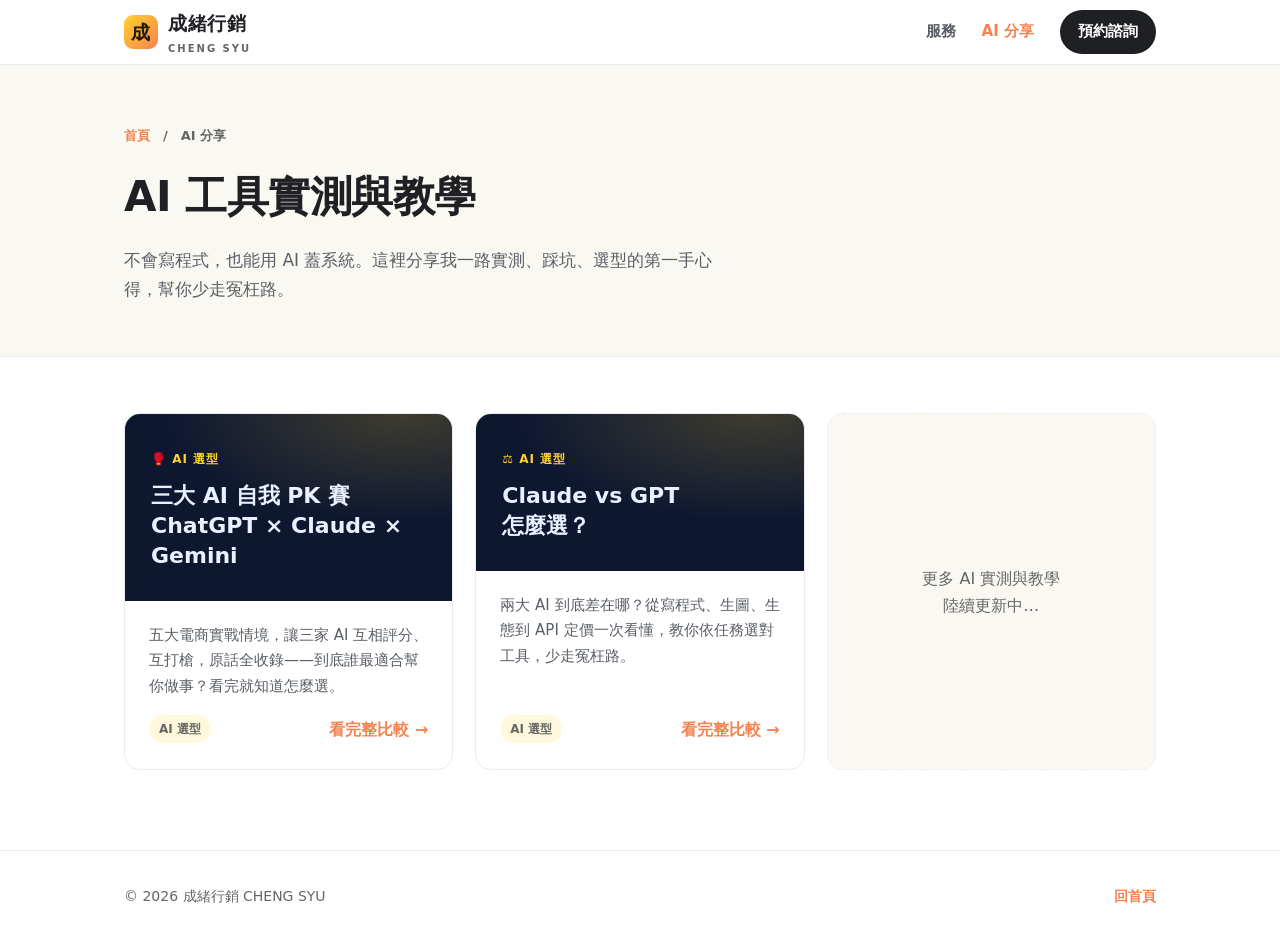
==== ai/index.html @ 83ae3bec "新增 AI 分享文章：Claude vs GPT 選型比較（/ai/claude-vs-gpt/）+ Article/FAQ 結構化資料、加入 /ai 列表、sitemap Co-Authored-B" ====
<!DOCTYPE html>
<html lang="zh-Hant">
<head>
  <meta charset="utf-8">
  <meta name="viewport" content="width=device-width, initial-scale=1">
  <title>AI 分享｜AI 工具實測與教學 - 成緒行銷</title>
  <meta name="description" content="不會寫程式，也能用 AI 蓋系統。成緒行銷電商顧問 Hank 分享 ChatGPT、Claude、Gemini 等 AI 工具的實測、選型與電商自動化教學。">
  <meta name="keywords" content="AI 工具比較,ChatGPT,Claude,Gemini,AI 教學,電商 AI,AI 自動化,AI 選型">
  <meta name="robots" content="index,follow">
  <link rel="canonical" href="https://chengsyu.com/ai/">
  <meta name="theme-color" content="#FFD22D">
  <meta property="og:type" content="website">
  <meta property="og:site_name" content="成緒行銷 CHENG SYU">
  <meta property="og:title" content="AI 分享｜AI 工具實測與教學">
  <meta property="og:description" content="ChatGPT、Claude、Gemini 實測、選型與電商自動化教學。">
  <meta property="og:url" content="https://chengsyu.com/ai/">
  <meta property="og:locale" content="zh_TW">
  <meta property="og:image" content="https://chengsyu.com/assets/img/auto.jpg">
  <meta name="twitter:card" content="summary_large_image">
  <meta name="twitter:image" content="https://chengsyu.com/assets/img/auto.jpg">
  <link rel="icon" href="data:image/svg+xml,<svg xmlns='http://www.w3.org/2000/svg' viewBox='0 0 100 100'><rect width='100' height='100' rx='22' fill='%23FFD22D'/><text x='50' y='72' font-size='62' font-weight='800' text-anchor='middle' fill='%23222' font-family='sans-serif'>成</text></svg>">
  <script type="application/ld+json">
  {
    "@context":"https://schema.org",
    "@type":"CollectionPage",
    "name":"AI 分享｜AI 工具實測與教學",
    "url":"https://chengsyu.com/ai/",
    "inLanguage":"zh-Hant",
    "isPartOf":{"@type":"WebSite","url":"https://chengsyu.com/","name":"成緒行銷 CHENG SYU"},
    "publisher":{"@type":"Organization","name":"成緒行銷","url":"https://chengsyu.com/"},
    "breadcrumb":{
      "@type":"BreadcrumbList",
      "itemListElement":[
        {"@type":"ListItem","position":1,"name":"首頁","item":"https://chengsyu.com/"},
        {"@type":"ListItem","position":2,"name":"AI 分享","item":"https://chengsyu.com/ai/"}
      ]
    }
  }
  </script>
  <style>
    :root{--y:#FFD22D;--o:#F58250;--gray:#666;--ink:#1f2024;--ink2:#5a5f66;--bg:#fff;--soft:#faf8f2;--line:#ececec;
      --grad:linear-gradient(135deg,#FFD22D,#F58250);--r:16px;--maxw:1080px}
    *{box-sizing:border-box;margin:0;padding:0}
    html{scroll-behavior:smooth}
    body{font-family:"Noto Sans TC","PingFang TC","Microsoft JhengHei",-apple-system,"Segoe UI",system-ui,sans-serif;
      color:var(--ink);background:var(--bg);line-height:1.7;font-size:16px;-webkit-font-smoothing:antialiased}
    a{color:inherit;text-decoration:none}
    .wrap{max-width:var(--maxw);margin:0 auto;padding:0 24px}
    header.top{position:sticky;top:0;z-index:30;background:rgba(255,255,255,.9);backdrop-filter:blur(10px);border-bottom:1px solid var(--line)}
    .nav{display:flex;align-items:center;justify-content:space-between;height:64px}
    .brand{display:flex;align-items:center;gap:10px;font-weight:800;font-size:19px;letter-spacing:.5px}
    .brand .mk{width:34px;height:34px;border-radius:9px;background:var(--grad);color:#241a00;display:grid;place-items:center;font-weight:900;font-size:19px}
    .brand small{display:block;font-size:10px;font-weight:600;color:var(--gray);letter-spacing:2px}
    .menu{display:flex;gap:26px;align-items:center;font-size:15px;font-weight:600}
    .menu a{color:var(--ink2)} .menu a:hover{color:var(--ink)}
    .menu .cur{color:var(--o)}
    .menu .cta{background:var(--ink);color:#fff;padding:9px 18px;border-radius:999px}
    .phead{background:var(--soft);padding:60px 0 52px;border-bottom:1px solid var(--line)}
    .crumb{font-size:13px;color:var(--gray);font-weight:600;margin-bottom:14px}
    .crumb a{color:var(--o)}
    .phead h1{font-size:clamp(28px,4.5vw,42px);font-weight:900;letter-spacing:-.5px;text-wrap:balance}
    .phead p{margin-top:14px;color:var(--ink2);font-size:17px;max-width:56ch}
    main{padding:56px 0 80px}
    .list{display:grid;grid-template-columns:repeat(auto-fill,minmax(320px,1fr));gap:22px}
    .post{display:flex;flex-direction:column;border:1px solid var(--line);border-radius:var(--r);overflow:hidden;
      background:#fff;transition:transform .15s,box-shadow .15s,border-color .15s}
    .post:hover{transform:translateY(-4px);box-shadow:0 22px 44px -26px rgba(0,0,0,.22)}
    .post .cover{padding:30px 26px;background:#0e1730;color:#eaf0ff;position:relative;overflow:hidden}
    .post .cover::before{content:"";position:absolute;inset:0;background:radial-gradient(400px 180px at 85% 0,rgba(255,210,45,.2),transparent 60%)}
    .post .cover .tag{position:relative;font-size:12px;font-weight:800;letter-spacing:1px;color:var(--y)}
    .post .cover h2{position:relative;font-size:22px;font-weight:900;line-height:1.35;margin-top:10px}
    .post .body{padding:22px 24px 26px;display:flex;flex-direction:column;flex:1}
    .post .body p{color:var(--ink2);font-size:15px;flex:1}
    .post .meta{margin-top:16px;display:flex;align-items:center;justify-content:space-between}
    .post .go{font-weight:800;color:var(--o)}
    .post .cat{font-size:12px;font-weight:700;color:var(--gray);background:rgba(255,210,45,.16);padding:4px 10px;border-radius:999px}
    .soon{border:1px dashed var(--line);border-radius:var(--r);padding:30px 26px;color:var(--gray);
      display:grid;place-items:center;text-align:center;background:var(--soft);min-height:180px}
    footer{border-top:1px solid var(--line);padding:34px 0;color:var(--gray);font-size:14px}
    .foot{display:flex;justify-content:space-between;flex-wrap:wrap;gap:12px}
    @media(max-width:760px){.menu .m-hide{display:none}}
  </style>
</head>
<body>
  <header class="top">
    <div class="wrap nav">
      <a class="brand" href="/"><span class="mk">成</span><span>成緒行銷<small>CHENG SYU</small></span></a>
      <nav class="menu" aria-label="主選單">
        <a class="m-hide" href="/#services">服務</a>
        <a class="cur" href="/ai/">AI 分享</a>
        <a class="cta" href="/#contact">預約諮詢</a>
      </nav>
    </div>
  </header>

  <div class="phead">
    <div class="wrap">
      <div class="crumb"><a href="/">首頁</a>　/　AI 分享</div>
      <h1>AI 工具實測與教學</h1>
      <p>不會寫程式，也能用 AI 蓋系統。這裡分享我一路實測、踩坑、選型的第一手心得，幫你少走冤枉路。</p>
    </div>
  </div>

  <main>
    <div class="wrap">
      <div class="list">
        <article class="post">
          <a href="/ai/pk/" class="cover">
            <span class="tag">🥊 AI 選型</span>
            <h2>三大 AI 自我 PK 賽<br>ChatGPT × Claude × Gemini</h2>
          </a>
          <div class="body">
            <p>五大電商實戰情境，讓三家 AI 互相評分、互打槍，原話全收錄——到底誰最適合幫你做事？看完就知道怎麼選。</p>
            <div class="meta">
              <span class="cat">AI 選型</span>
              <a class="go" href="/ai/pk/">看完整比較 →</a>
            </div>
          </div>
        </article>

        <article class="post">
          <a href="/ai/claude-vs-gpt/" class="cover">
            <span class="tag">⚖️ AI 選型</span>
            <h2>Claude vs GPT<br>怎麼選？</h2>
          </a>
          <div class="body">
            <p>兩大 AI 到底差在哪？從寫程式、生圖、生態到 API 定價一次看懂，教你依任務選對工具，少走冤枉路。</p>
            <div class="meta">
              <span class="cat">AI 選型</span>
              <a class="go" href="/ai/claude-vs-gpt/">看完整比較 →</a>
            </div>
          </div>
        </article>

        <div class="soon">更多 AI 實測與教學<br>陸續更新中…</div>
      </div>
    </div>
  </main>

  <footer>
    <div class="wrap foot">
      <div>© 2026 成緒行銷 CHENG SYU</div>
      <div><a href="/" style="color:var(--o);font-weight:700">回首頁</a></div>
    </div>
  </footer>
</body>
</html>
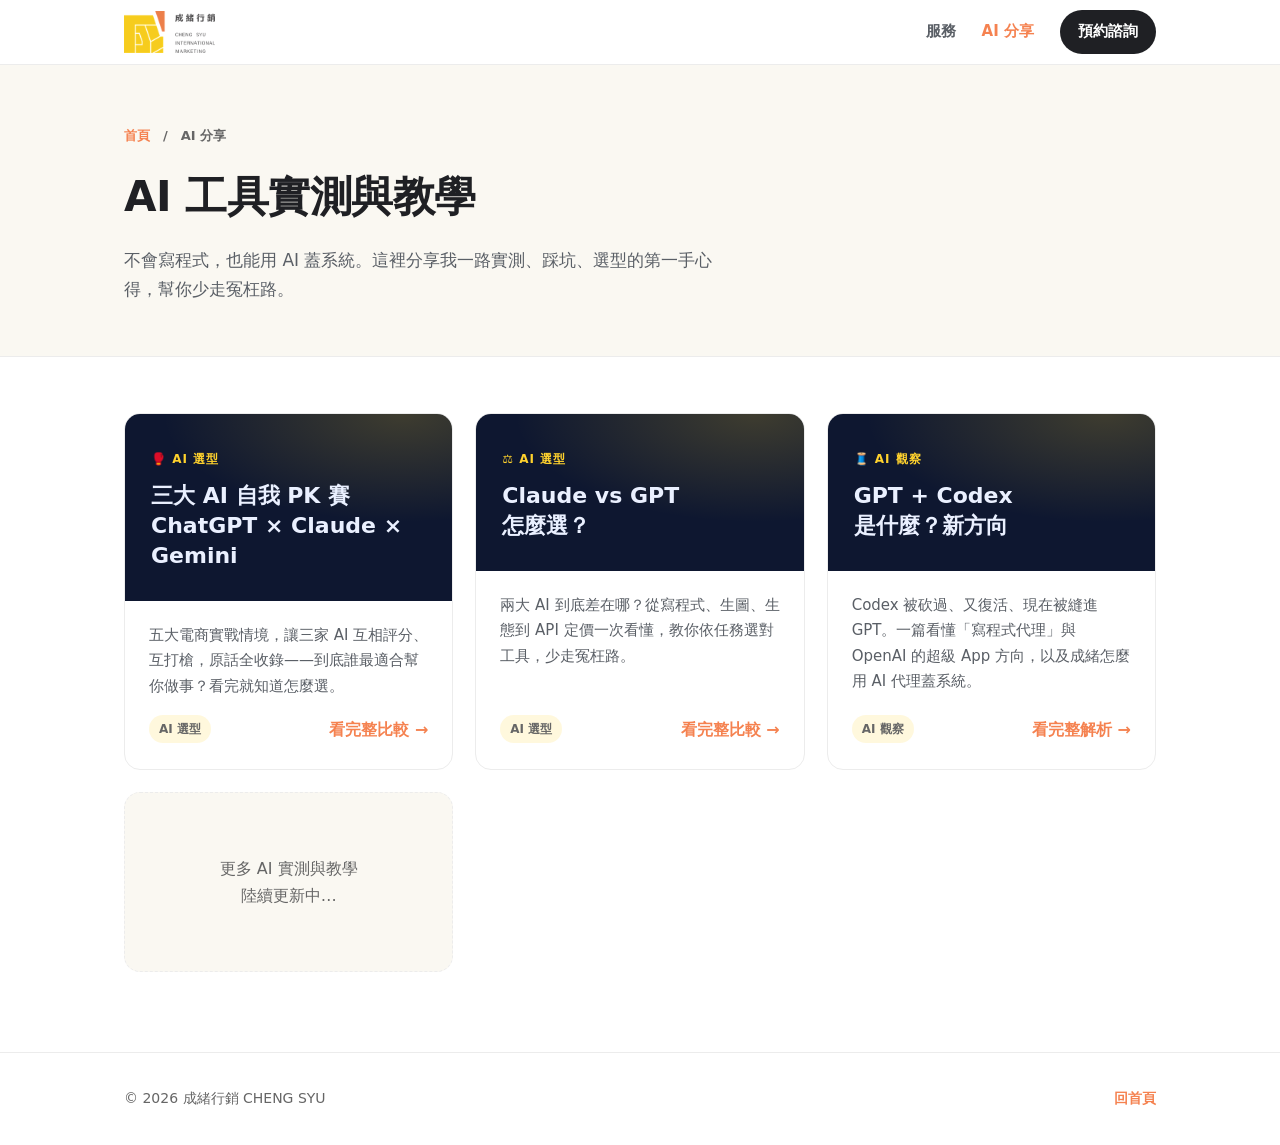
==== commit 4cdddf02: "新增文章 GPT+Codex 新方向（含成緒架構運用段）+ /ai 全子頁 header 換官方商標(CIS 合規) + 加入列表/sitemap Co-Authored-By: Claude Opu" ====
--- a/ai/index.html
+++ b/ai/index.html
@@ -48,9 +48,8 @@
     .wrap{max-width:var(--maxw);margin:0 auto;padding:0 24px}
     header.top{position:sticky;top:0;z-index:30;background:rgba(255,255,255,.9);backdrop-filter:blur(10px);border-bottom:1px solid var(--line)}
     .nav{display:flex;align-items:center;justify-content:space-between;height:64px}
-    .brand{display:flex;align-items:center;gap:10px;font-weight:800;font-size:19px;letter-spacing:.5px}
-    .brand .mk{width:34px;height:34px;border-radius:9px;background:var(--grad);color:#241a00;display:grid;place-items:center;font-weight:900;font-size:19px}
-    .brand small{display:block;font-size:10px;font-weight:600;color:var(--gray);letter-spacing:2px}
+    .brand{display:flex;align-items:center}
+    .brand .brandlogo{height:42px;width:auto;display:block}
     .menu{display:flex;gap:26px;align-items:center;font-size:15px;font-weight:600}
     .menu a{color:var(--ink2)} .menu a:hover{color:var(--ink)}
     .menu .cur{color:var(--o)}
@@ -84,7 +83,7 @@
 <body>
   <header class="top">
     <div class="wrap nav">
-      <a class="brand" href="/"><span class="mk">成</span><span>成緒行銷<small>CHENG SYU</small></span></a>
+      <a class="brand" href="/"><img class="brandlogo" src="/assets/cs-logo.png" alt="成緒行銷 CHENG SYU"></a>
       <nav class="menu" aria-label="主選單">
         <a class="m-hide" href="/#services">服務</a>
         <a class="cur" href="/ai/">AI 分享</a>
@@ -132,6 +131,20 @@
           </div>
         </article>
 
+        <article class="post">
+          <a href="/ai/gpt-codex/" class="cover">
+            <span class="tag">🧵 AI 觀察</span>
+            <h2>GPT + Codex<br>是什麼？新方向</h2>
+          </a>
+          <div class="body">
+            <p>Codex 被砍過、又復活、現在被縫進 GPT。一篇看懂「寫程式代理」與 OpenAI 的超級 App 方向，以及成緒怎麼用 AI 代理蓋系統。</p>
+            <div class="meta">
+              <span class="cat">AI 觀察</span>
+              <a class="go" href="/ai/gpt-codex/">看完整解析 →</a>
+            </div>
+          </div>
+        </article>
+
         <div class="soon">更多 AI 實測與教學<br>陸續更新中…</div>
       </div>
     </div>
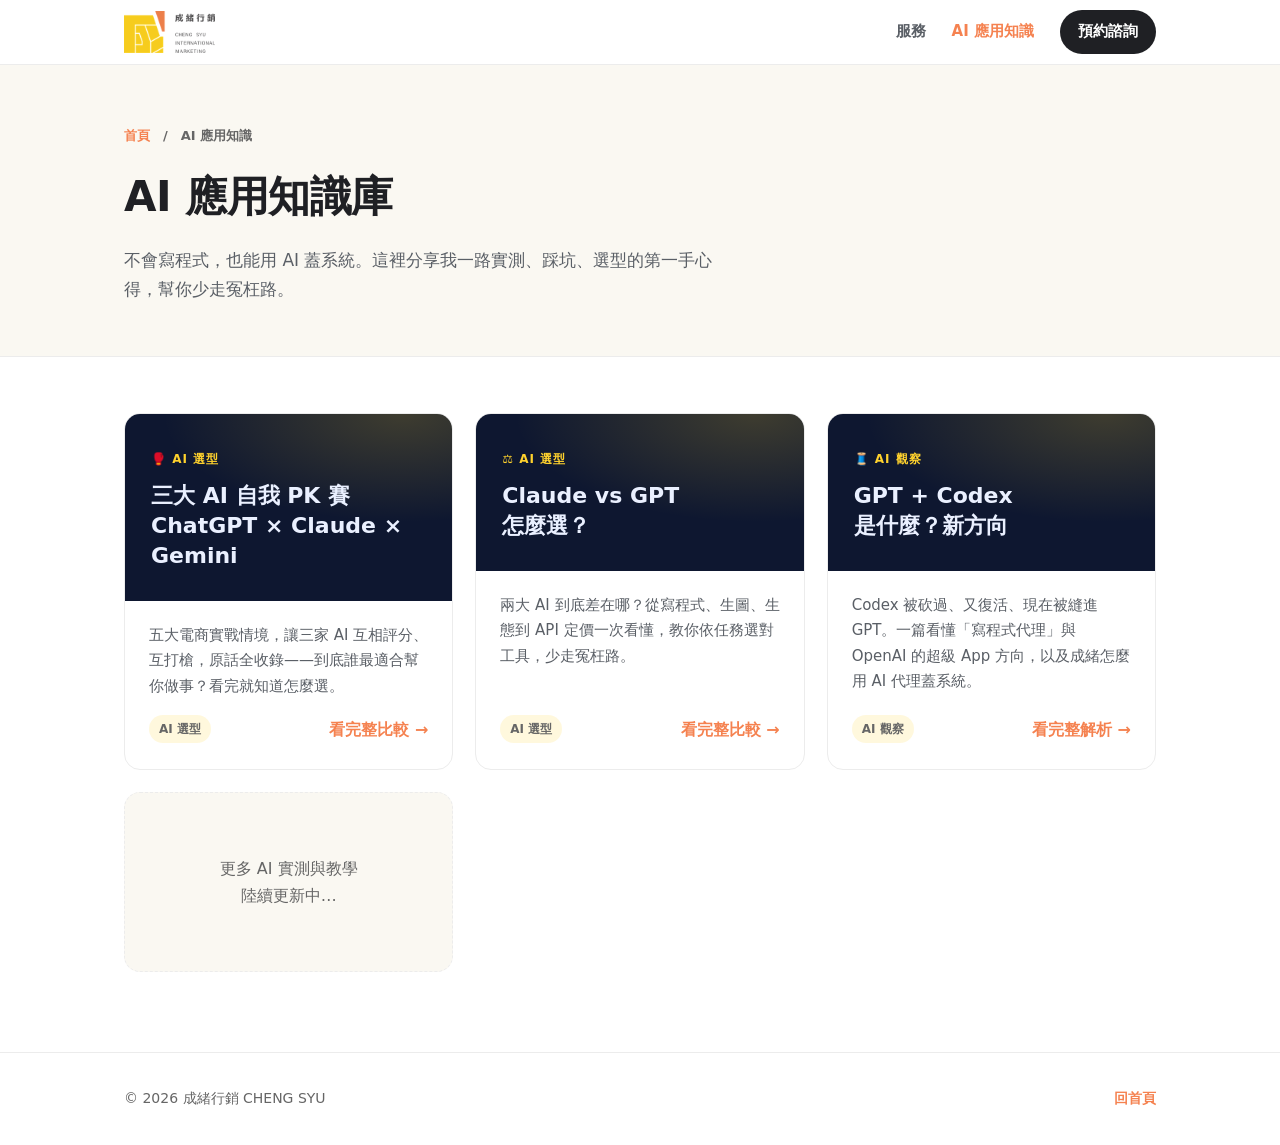
==== commit cfe7b7d5: "AI 分享改名為「AI 應用知識/知識庫」(SEO)、首頁 AI 區加更多文章+看全部、3 篇文章加繽紛 hero 圖(Gemini,非企業色)並換 og:image、PK 補看更多 Co-Autho" ====
--- a/ai/index.html
+++ b/ai/index.html
@@ -3,7 +3,7 @@
 <head>
   <meta charset="utf-8">
   <meta name="viewport" content="width=device-width, initial-scale=1">
-  <title>AI 分享｜AI 工具實測與教學 - 成緒行銷</title>
+  <title>AI 應用知識庫｜AI 工具實測與選型教學 - 成緒行銷</title>
   <meta name="description" content="不會寫程式，也能用 AI 蓋系統。成緒行銷電商顧問 Hank 分享 ChatGPT、Claude、Gemini 等 AI 工具的實測、選型與電商自動化教學。">
   <meta name="keywords" content="AI 工具比較,ChatGPT,Claude,Gemini,AI 教學,電商 AI,AI 自動化,AI 選型">
   <meta name="robots" content="index,follow">
@@ -11,19 +11,19 @@
   <meta name="theme-color" content="#FFD22D">
   <meta property="og:type" content="website">
   <meta property="og:site_name" content="成緒行銷 CHENG SYU">
-  <meta property="og:title" content="AI 分享｜AI 工具實測與教學">
+  <meta property="og:title" content="AI 應用知識庫｜AI 工具實測與選型教學">
   <meta property="og:description" content="ChatGPT、Claude、Gemini 實測、選型與電商自動化教學。">
   <meta property="og:url" content="https://chengsyu.com/ai/">
   <meta property="og:locale" content="zh_TW">
   <meta property="og:image" content="https://chengsyu.com/assets/img/auto.jpg">
   <meta name="twitter:card" content="summary_large_image">
   <meta name="twitter:image" content="https://chengsyu.com/assets/img/auto.jpg">
-  <link rel="icon" href="data:image/svg+xml,<svg xmlns='http://www.w3.org/2000/svg' viewBox='0 0 100 100'><rect width='100' height='100' rx='22' fill='%23FFD22D'/><text x='50' y='72' font-size='62' font-weight='800' text-anchor='middle' fill='%23222' font-family='sans-serif'>成</text></svg>">
+  <link rel="icon" type="image/png" href="/assets/favicon.png">
   <script type="application/ld+json">
   {
     "@context":"https://schema.org",
     "@type":"CollectionPage",
-    "name":"AI 分享｜AI 工具實測與教學",
+    "name":"AI 應用知識庫｜AI 工具實測與選型教學",
     "url":"https://chengsyu.com/ai/",
     "inLanguage":"zh-Hant",
     "isPartOf":{"@type":"WebSite","url":"https://chengsyu.com/","name":"成緒行銷 CHENG SYU"},
@@ -32,7 +32,7 @@
       "@type":"BreadcrumbList",
       "itemListElement":[
         {"@type":"ListItem","position":1,"name":"首頁","item":"https://chengsyu.com/"},
-        {"@type":"ListItem","position":2,"name":"AI 分享","item":"https://chengsyu.com/ai/"}
+        {"@type":"ListItem","position":2,"name":"AI 應用知識","item":"https://chengsyu.com/ai/"}
       ]
     }
   }
@@ -86,7 +86,7 @@
       <a class="brand" href="/"><img class="brandlogo" src="/assets/cs-logo.png" alt="成緒行銷 CHENG SYU"></a>
       <nav class="menu" aria-label="主選單">
         <a class="m-hide" href="/#services">服務</a>
-        <a class="cur" href="/ai/">AI 分享</a>
+        <a class="cur" href="/ai/">AI 應用知識</a>
         <a class="cta" href="/#contact">預約諮詢</a>
       </nav>
     </div>
@@ -94,8 +94,8 @@
 
   <div class="phead">
     <div class="wrap">
-      <div class="crumb"><a href="/">首頁</a>　/　AI 分享</div>
-      <h1>AI 工具實測與教學</h1>
+      <div class="crumb"><a href="/">首頁</a>　/　AI 應用知識</div>
+      <h1>AI 應用知識庫</h1>
       <p>不會寫程式，也能用 AI 蓋系統。這裡分享我一路實測、踩坑、選型的第一手心得，幫你少走冤枉路。</p>
     </div>
   </div>
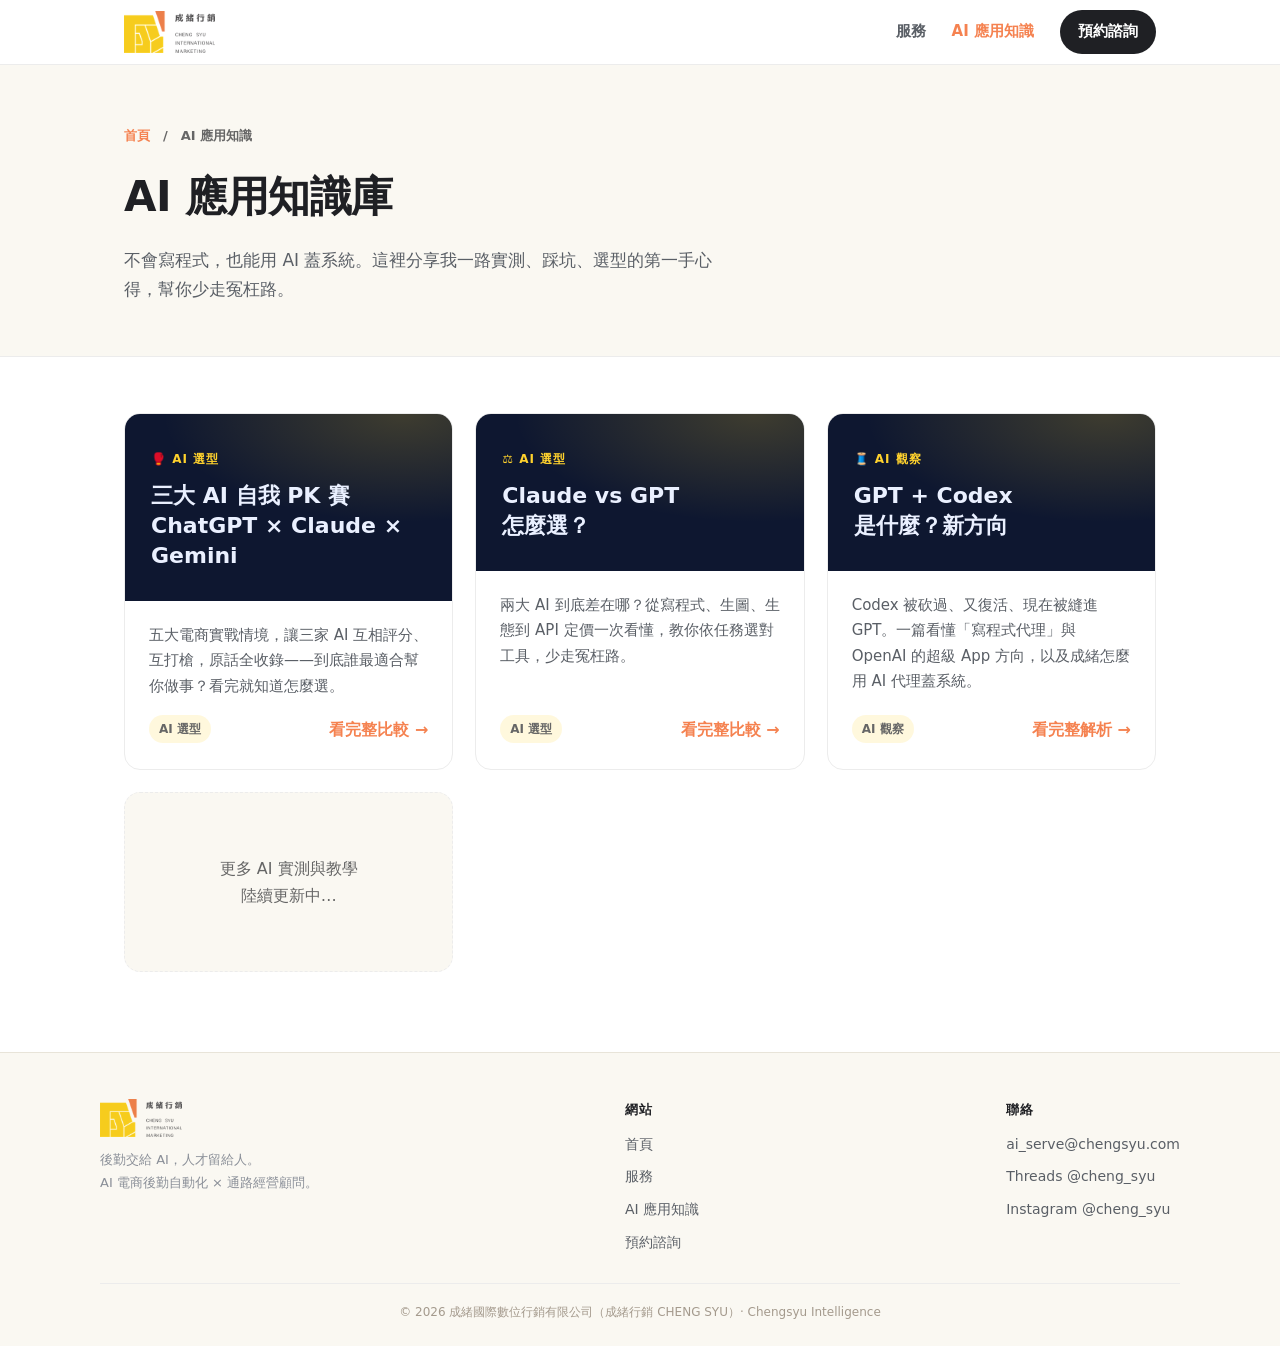
==== commit d4edd00a: "全站統一頁尾(logo+標語+導覽+聯絡+版權)、5頁一致；SEO 加「成緒國際」：頁尾全站可見成緒國際數位行銷有限公司+Organization legalName/alternateName+ke" ====
--- a/ai/index.html
+++ b/ai/index.html
@@ -5,7 +5,7 @@
   <meta name="viewport" content="width=device-width, initial-scale=1">
   <title>AI 應用知識庫｜AI 工具實測與選型教學 - 成緒行銷</title>
   <meta name="description" content="不會寫程式，也能用 AI 蓋系統。成緒行銷電商顧問 Hank 分享 ChatGPT、Claude、Gemini 等 AI 工具的實測、選型與電商自動化教學。">
-  <meta name="keywords" content="AI 工具比較,ChatGPT,Claude,Gemini,AI 教學,電商 AI,AI 自動化,AI 選型">
+  <meta name="keywords" content="AI 工具比較,ChatGPT,Claude,Gemini,AI 教學,電商 AI,AI 自動化,AI 選型,成緒行銷,成緒國際,成緒國際數位行銷">
   <meta name="robots" content="index,follow">
   <link rel="canonical" href="https://chengsyu.com/ai/">
   <meta name="theme-color" content="#FFD22D">
@@ -150,11 +150,40 @@
     </div>
   </main>
 
-  <footer>
-    <div class="wrap foot">
-      <div>© 2026 成緒行銷 CHENG SYU</div>
-      <div><a href="/" style="color:var(--o);font-weight:700">回首頁</a></div>
+  <style>
+.csf{background:#faf8f2;border-top:1px solid #e8e4d9;padding:46px 20px 24px;font-family:"Noto Sans TC","PingFang TC","Microsoft JhengHei",-apple-system,system-ui,sans-serif;color:#5a5f66;line-height:1.7;font-size:14px}
+.csf a{color:#5a5f66;text-decoration:none}
+.csf a:hover{color:#f58250}
+.csf-in{max-width:1080px;margin:0 auto;display:flex;flex-wrap:wrap;gap:26px 56px;justify-content:space-between}
+.csf-brand{max-width:340px}
+.csf-logo{height:38px;width:auto;display:block;margin-bottom:12px}
+.csf-tag{font-size:13px;color:#8a8f98;line-height:1.7}
+.csf-col{display:flex;flex-direction:column;gap:9px}
+.csf-col .h{font-weight:800;color:#1f2024;font-size:12.5px;letter-spacing:1px;margin-bottom:3px}
+.csf-copy{max-width:1080px;margin:28px auto 0;padding-top:18px;border-top:1px solid #ececec;font-size:12px;color:#a49a8d;text-align:center}
+@media(max-width:640px){.csf-in{gap:20px 30px}.csf-brand{max-width:none;flex:1 1 100%}}
+</style>
+<div class="csf" role="contentinfo">
+  <div class="csf-in">
+    <div class="csf-brand">
+      <img class="csf-logo" src="/assets/cs-logo.png" alt="成緒行銷 CHENG SYU">
+      <div class="csf-tag">後勤交給 AI，人才留給人。<br>AI 電商後勤自動化 × 通路經營顧問。</div>
     </div>
-  </footer>
+    <div class="csf-col">
+      <span class="h">網站</span>
+      <a href="/">首頁</a>
+      <a href="/#services">服務</a>
+      <a href="/ai/">AI 應用知識</a>
+      <a href="/#contact">預約諮詢</a>
+    </div>
+    <div class="csf-col">
+      <span class="h">聯絡</span>
+      <a href="mailto:ai_serve@chengsyu.com">ai_serve@chengsyu.com</a>
+      <a href="https://www.threads.com/@cheng_syu" target="_blank" rel="me noopener">Threads @cheng_syu</a>
+      <a href="https://www.instagram.com/cheng_syu" target="_blank" rel="me noopener">Instagram @cheng_syu</a>
+    </div>
+  </div>
+  <div class="csf-copy">© 2026 成緒國際數位行銷有限公司（成緒行銷 CHENG SYU）· Chengsyu Intelligence</div>
+</div>
 </body>
 </html>
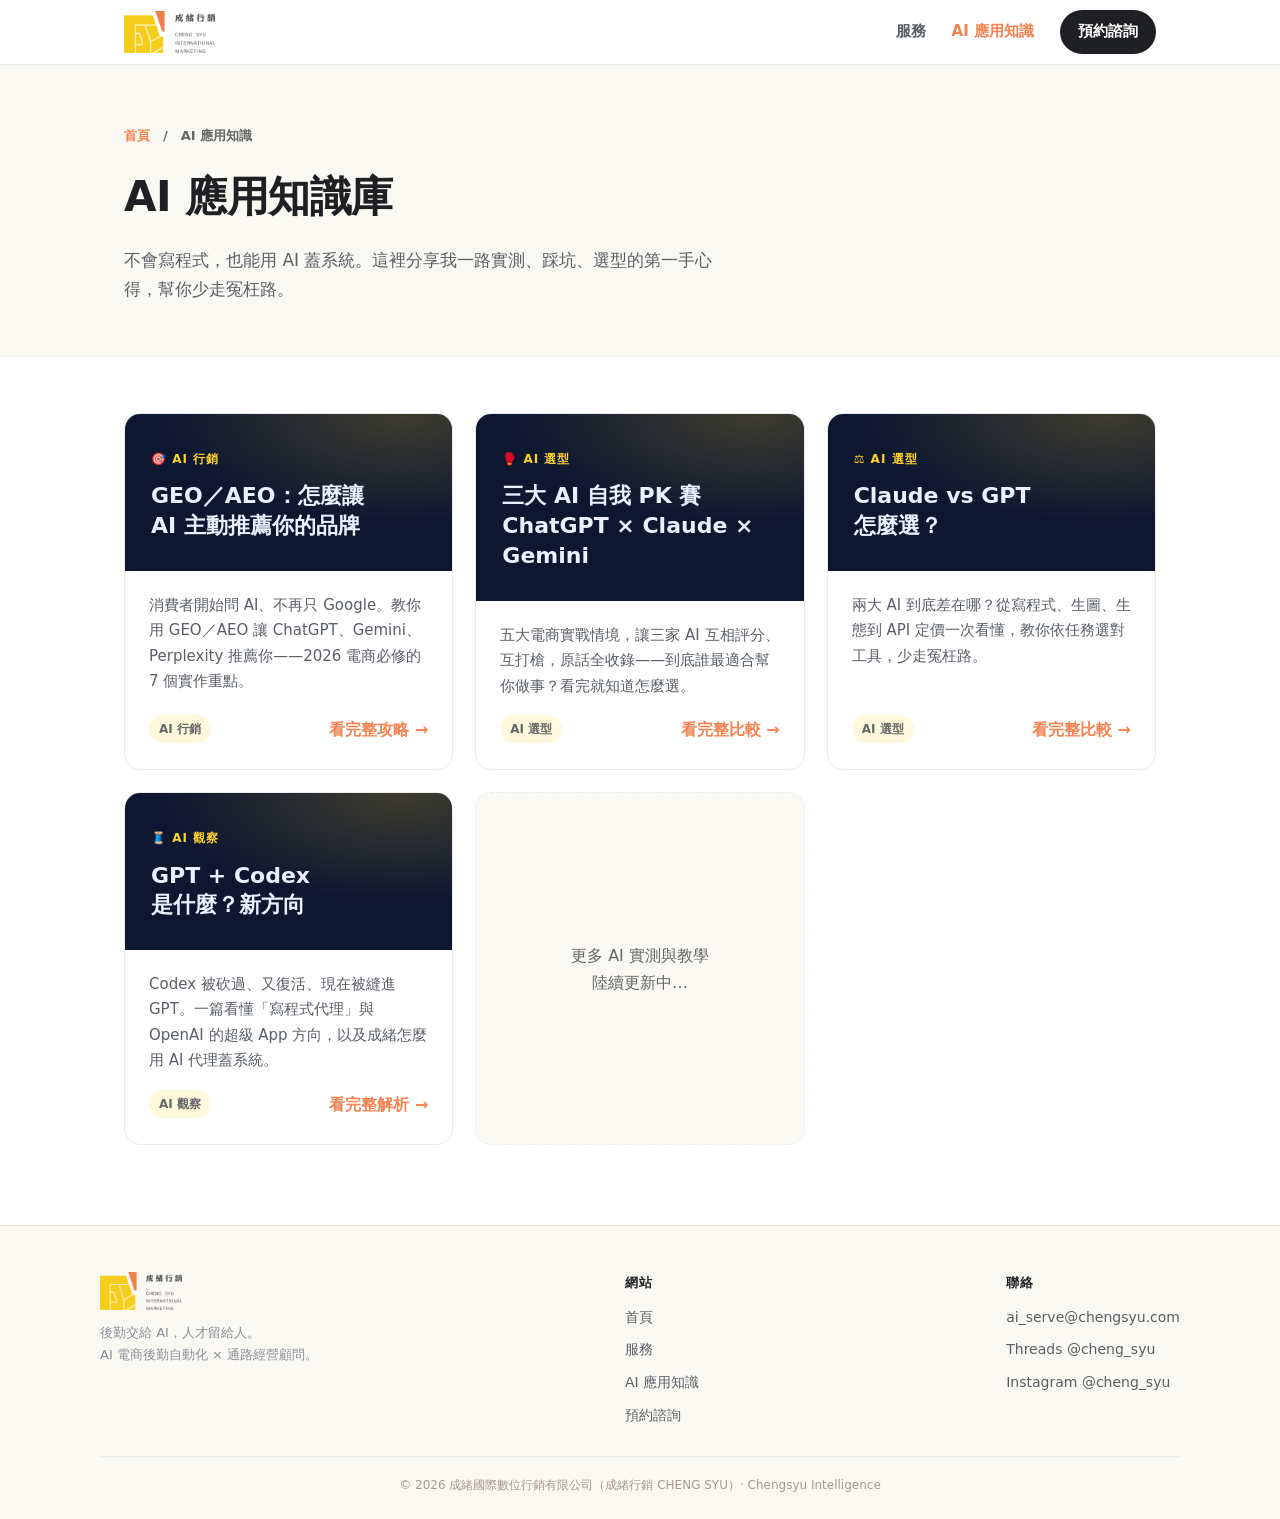
==== commit 9e6a7656: "add AI 知識文章: GEO/AEO 讓 AI 推薦你的品牌 (+hero, listing, sitemap)" ====
--- a/ai/index.html
+++ b/ai/index.html
@@ -104,6 +104,20 @@
     <div class="wrap">
       <div class="list">
         <article class="post">
+          <a href="/ai/geo-aeo/" class="cover">
+            <span class="tag">🎯 AI 行銷</span>
+            <h2>GEO／AEO：怎麼讓<br>AI 主動推薦你的品牌</h2>
+          </a>
+          <div class="body">
+            <p>消費者開始問 AI、不再只 Google。教你用 GEO／AEO 讓 ChatGPT、Gemini、Perplexity 推薦你——2026 電商必修的 7 個實作重點。</p>
+            <div class="meta">
+              <span class="cat">AI 行銷</span>
+              <a class="go" href="/ai/geo-aeo/">看完整攻略 →</a>
+            </div>
+          </div>
+        </article>
+
+        <article class="post">
           <a href="/ai/pk/" class="cover">
             <span class="tag">🥊 AI 選型</span>
             <h2>三大 AI 自我 PK 賽<br>ChatGPT × Claude × Gemini</h2>
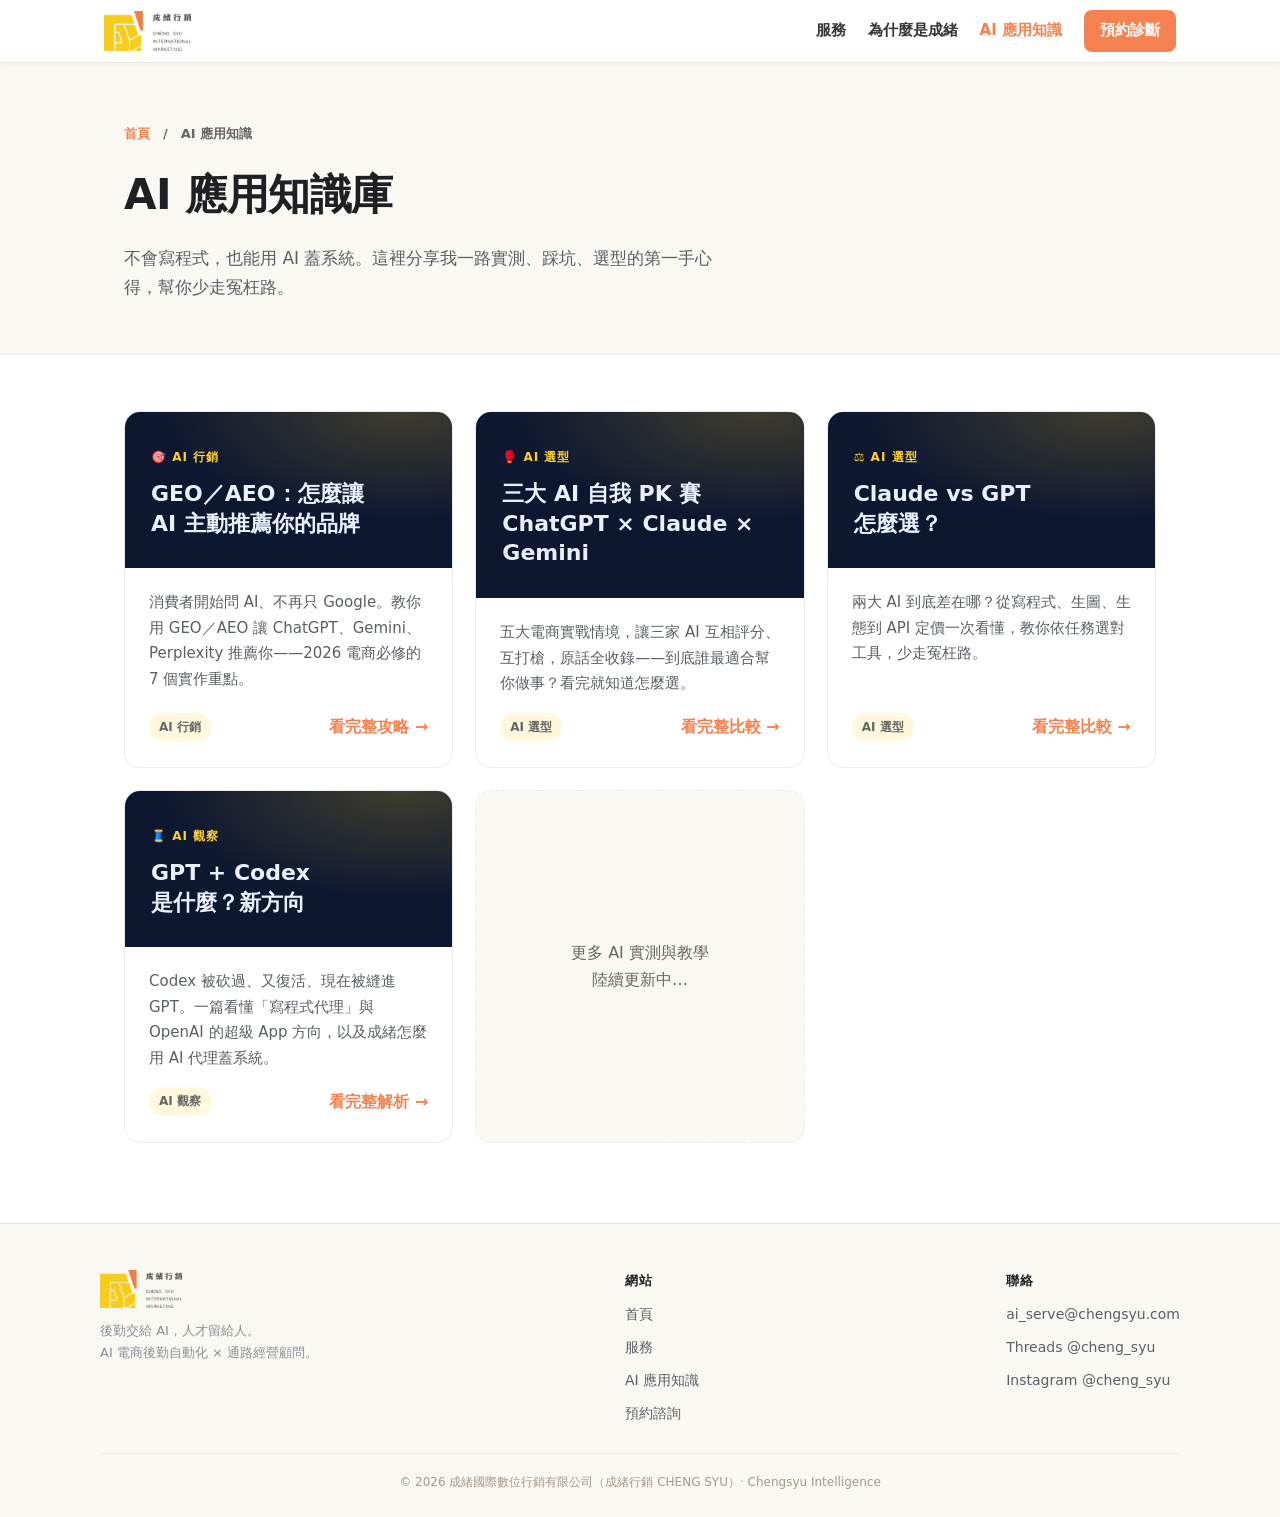
==== commit 035459f7: "全站統一 header 母片(site.js)＋正方形 favicon 修正 - 新增 assets/site.js：注入統一 sticky header、隱藏各頁不一致的舊 header(heade" ====
--- a/ai/index.html
+++ b/ai/index.html
@@ -199,5 +199,6 @@
   </div>
   <div class="csf-copy">© 2026 成緒國際數位行銷有限公司（成緒行銷 CHENG SYU）· Chengsyu Intelligence</div>
 </div>
+  <script src="/assets/site.js"></script>
 </body>
 </html>
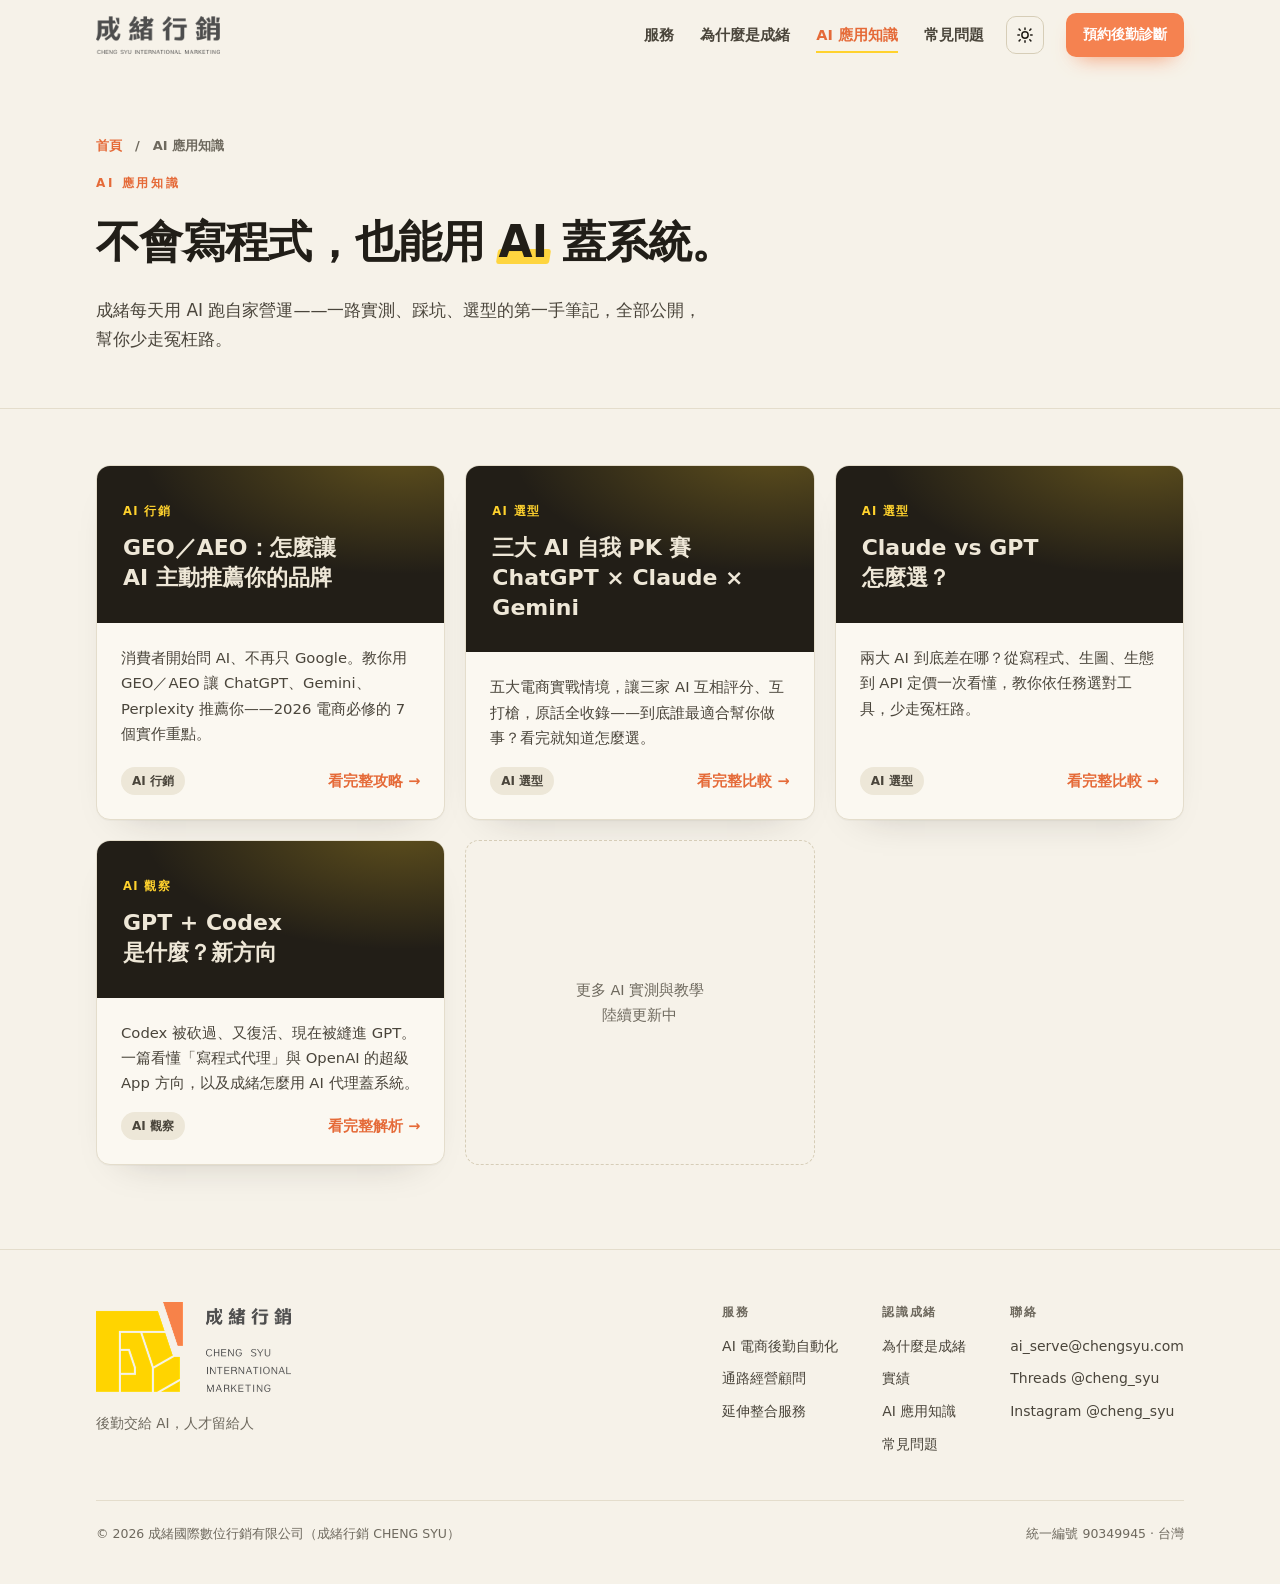
==== commit c5f1ade3: "全站大改版 v2：新設計語言（暖紙底×CIS黃橙×深淺雙主題）＋動畫＋SEO/AEO/GEO 強化 - 首頁：非對稱 hero＋後勤儀表板動畫＋通路logo跑馬燈＋場景化文案＋FAQ＋諮詢表單優化 -" ====
--- a/ai/index.html
+++ b/ai/index.html
@@ -5,10 +5,10 @@
   <meta name="viewport" content="width=device-width, initial-scale=1">
   <title>AI 應用知識庫｜AI 工具實測與選型教學 - 成緒行銷</title>
   <meta name="description" content="不會寫程式，也能用 AI 蓋系統。成緒行銷電商顧問 Hank 分享 ChatGPT、Claude、Gemini 等 AI 工具的實測、選型與電商自動化教學。">
-  <meta name="keywords" content="AI 工具比較,ChatGPT,Claude,Gemini,AI 教學,電商 AI,AI 自動化,AI 選型,成緒行銷,成緒國際,成緒國際數位行銷">
+  <meta name="keywords" content="AI 工具比較,ChatGPT,Claude,Gemini,AI 教學,電商 AI,AI 自動化,AI 選型,GEO,AEO,成緒行銷,成緒國際,成緒國際數位行銷">
   <meta name="robots" content="index,follow">
   <link rel="canonical" href="https://chengsyu.com/ai/">
-  <meta name="theme-color" content="#FFD22D">
+  <meta name="theme-color" content="#F6F2E9">
   <meta property="og:type" content="website">
   <meta property="og:site_name" content="成緒行銷 CHENG SYU">
   <meta property="og:title" content="AI 應用知識庫｜AI 工具實測與選型教學">
@@ -19,6 +19,7 @@
   <meta name="twitter:card" content="summary_large_image">
   <meta name="twitter:image" content="https://chengsyu.com/assets/img/auto.jpg">
   <link rel="icon" type="image/png" href="/assets/favicon.png">
+  <link rel="apple-touch-icon" href="/assets/apple-touch-icon.png">
   <script type="application/ld+json">
   {
     "@context":"https://schema.org",
@@ -37,168 +38,171 @@
     }
   }
   </script>
+  <link rel="stylesheet" href="/assets/v2.css">
   <style>
-    :root{--y:#FFD22D;--o:#F58250;--gray:#666;--ink:#1f2024;--ink2:#5a5f66;--bg:#fff;--soft:#faf8f2;--line:#ececec;
-      --grad:linear-gradient(135deg,#FFD22D,#F58250);--r:16px;--maxw:1080px}
     *{box-sizing:border-box;margin:0;padding:0}
-    html{scroll-behavior:smooth}
-    body{font-family:"Noto Sans TC","PingFang TC","Microsoft JhengHei",-apple-system,"Segoe UI",system-ui,sans-serif;
-      color:var(--ink);background:var(--bg);line-height:1.7;font-size:16px;-webkit-font-smoothing:antialiased}
+    html{scroll-behavior:smooth;-webkit-text-size-adjust:100%}
+    body{
+      font-family:var(--v2sans);color:var(--ink);background:var(--bg);
+      line-height:1.7;font-size:16px;-webkit-font-smoothing:antialiased;
+      font-feature-settings:"palt" 1;
+    }
     a{color:inherit;text-decoration:none}
-    .wrap{max-width:var(--maxw);margin:0 auto;padding:0 24px}
-    header.top{position:sticky;top:0;z-index:30;background:rgba(255,255,255,.9);backdrop-filter:blur(10px);border-bottom:1px solid var(--line)}
-    .nav{display:flex;align-items:center;justify-content:space-between;height:64px}
-    .brand{display:flex;align-items:center}
-    .brand .brandlogo{height:42px;width:auto;display:block}
-    .menu{display:flex;gap:26px;align-items:center;font-size:15px;font-weight:600}
-    .menu a{color:var(--ink2)} .menu a:hover{color:var(--ink)}
-    .menu .cur{color:var(--o)}
-    .menu .cta{background:var(--ink);color:#fff;padding:9px 18px;border-radius:999px}
-    .phead{background:var(--soft);padding:60px 0 52px;border-bottom:1px solid var(--line)}
-    .crumb{font-size:13px;color:var(--gray);font-weight:600;margin-bottom:14px}
-    .crumb a{color:var(--o)}
-    .phead h1{font-size:clamp(28px,4.5vw,42px);font-weight:900;letter-spacing:-.5px;text-wrap:balance}
-    .phead p{margin-top:14px;color:var(--ink2);font-size:17px;max-width:56ch}
-    main{padding:56px 0 80px}
-    .list{display:grid;grid-template-columns:repeat(auto-fill,minmax(320px,1fr));gap:22px}
-    .post{display:flex;flex-direction:column;border:1px solid var(--line);border-radius:var(--r);overflow:hidden;
-      background:#fff;transition:transform .15s,box-shadow .15s,border-color .15s}
-    .post:hover{transform:translateY(-4px);box-shadow:0 22px 44px -26px rgba(0,0,0,.22)}
-    .post .cover{padding:30px 26px;background:#0e1730;color:#eaf0ff;position:relative;overflow:hidden}
-    .post .cover::before{content:"";position:absolute;inset:0;background:radial-gradient(400px 180px at 85% 0,rgba(255,210,45,.2),transparent 60%)}
-    .post .cover .tag{position:relative;font-size:12px;font-weight:800;letter-spacing:1px;color:var(--y)}
-    .post .cover h2{position:relative;font-size:22px;font-weight:900;line-height:1.35;margin-top:10px}
-    .post .body{padding:22px 24px 26px;display:flex;flex-direction:column;flex:1}
-    .post .body p{color:var(--ink2);font-size:15px;flex:1}
+    .wrap{max-width:1140px;margin:0 auto;padding:0 26px}
+
+    /* 頁首 */
+    .phead{padding:64px 0 54px;border-bottom:1px solid var(--line)}
+    .crumb{font-size:13px;color:var(--dim);font-weight:600;margin-bottom:16px}
+    .crumb a{color:var(--a)}
+    .eyebrow{font-size:12px;font-weight:700;letter-spacing:.22em;text-transform:uppercase;color:var(--a)}
+    .phead h1{font-size:clamp(30px,4.5vw,44px);font-weight:900;letter-spacing:-.02em;text-wrap:balance;margin-top:12px}
+    .phead h1 .mark{position:relative;white-space:nowrap}
+    .phead h1 .mark::after{content:"";position:absolute;left:-2px;right:-2px;bottom:.08em;height:.34em;z-index:-1;background:var(--y);border-radius:3px;transform:skewX(-9deg);opacity:.9}
+    .phead p{margin-top:16px;color:var(--mut);font-size:17px;max-width:36em;text-wrap:pretty}
+
+    main{padding:56px 0 84px}
+    .list{display:grid;grid-template-columns:repeat(auto-fill,minmax(320px,1fr));gap:20px}
+    .post{
+      display:flex;flex-direction:column;border:1px solid var(--line);border-radius:14px;overflow:hidden;
+      background:var(--panel);box-shadow:var(--shadow);
+      transition:transform .25s cubic-bezier(.2,.7,.2,1),box-shadow .3s,border-color .25s;
+    }
+    .post:hover{transform:translateY(-4px);border-color:var(--line2);box-shadow:0 26px 50px -30px rgba(33,30,24,.4)}
+    .post:active{transform:scale(.99)}
+    .post .cover{
+      padding:30px 26px;background:var(--espresso);color:var(--on-dark);position:relative;overflow:hidden;display:block;
+    }
+    .post .cover::before{content:"";position:absolute;inset:0;background:radial-gradient(420px 200px at 88% -10%,rgba(255,210,45,.28),transparent 62%)}
+    .post .cover .tag{position:relative;font-size:11.5px;font-weight:800;letter-spacing:.12em;color:var(--y);text-transform:uppercase}
+    .post .cover h2{position:relative;font-size:22px;font-weight:900;line-height:1.35;margin-top:10px;color:var(--on-dark)}
+    .post .body{padding:22px 24px 24px;display:flex;flex-direction:column;flex:1}
+    .post .body p{color:var(--mut);font-size:14.8px;flex:1;line-height:1.72;text-wrap:pretty}
     .post .meta{margin-top:16px;display:flex;align-items:center;justify-content:space-between}
-    .post .go{font-weight:800;color:var(--o)}
-    .post .cat{font-size:12px;font-weight:700;color:var(--gray);background:rgba(255,210,45,.16);padding:4px 10px;border-radius:999px}
-    .soon{border:1px dashed var(--line);border-radius:var(--r);padding:30px 26px;color:var(--gray);
-      display:grid;place-items:center;text-align:center;background:var(--soft);min-height:180px}
-    footer{border-top:1px solid var(--line);padding:34px 0;color:var(--gray);font-size:14px}
-    .foot{display:flex;justify-content:space-between;flex-wrap:wrap;gap:12px}
-    @media(max-width:760px){.menu .m-hide{display:none}}
+    .post .go{font-weight:800;color:var(--a);font-size:14.5px}
+    .post .go .ar{display:inline-block;transition:transform .25s cubic-bezier(.2,.7,.2,1)}
+    .post:hover .go .ar{transform:translateX(4px)}
+    .post .cat{font-size:12px;font-weight:700;color:var(--mut);background:var(--bg2);padding:4px 11px;border-radius:999px}
+    .soon{
+      border:1px dashed var(--line2);border-radius:14px;padding:30px 26px;color:var(--dim);
+      display:grid;place-items:center;text-align:center;background:var(--bg);min-height:180px;font-size:14.5px;
+    }
+    @media (prefers-reduced-motion:reduce){*{transition:none!important;animation:none!important}}
   </style>
 </head>
 <body>
-  <header class="top">
-    <div class="wrap nav">
-      <a class="brand" href="/"><img class="brandlogo" src="/assets/cs-logo.png" alt="成緒行銷 CHENG SYU"></a>
-      <nav class="menu" aria-label="主選單">
-        <a class="m-hide" href="/#services">服務</a>
-        <a class="cur" href="/ai/">AI 應用知識</a>
-        <a class="cta" href="/#contact">預約諮詢</a>
-      </nav>
+<header class="v2top" id="v2top">
+  <div class="v2bar">
+    <a class="v2brand" href="/" aria-label="成緒行銷 首頁"><img src="/assets/cs-logotype.png" alt="成緒行銷 CHENG SYU" width="312" height="96"></a>
+    <nav class="v2nav" aria-label="主選單">
+      <a href="/#service">服務</a>
+      <a href="/#why">為什麼是成緒</a>
+      <a class="cur" href="/ai/">AI 應用知識</a>
+      <a href="/#faq">常見問題</a>
+    </nav>
+    <button class="v2tog" id="v2theme" aria-label="切換深淺色主題"><svg viewBox="0 0 24 24" width="18" height="18" fill="none" stroke="currentColor" stroke-width="2" stroke-linecap="round"><circle cx="12" cy="12" r="4.2"/><path d="M12 2.5v2M12 19.5v2M4.2 4.2l1.4 1.4M18.4 18.4l1.4 1.4M2.5 12h2M19.5 12h2M4.2 19.8l1.4-1.4M18.4 5.6l1.4-1.4"/></svg></button>
+    <a class="v2cta" href="/#contact">預約後勤診斷</a>
+  </div>
+</header>
+
+<div class="phead">
+  <div class="wrap">
+    <div class="crumb"><a href="/">首頁</a>　/　AI 應用知識</div>
+    <div class="eyebrow">AI 應用知識</div>
+    <h1>不會寫程式，也能用 <span class="mark">AI</span> 蓋系統。</h1>
+    <p>成緒每天用 AI 跑自家營運——一路實測、踩坑、選型的第一手筆記，全部公開，幫你少走冤枉路。</p>
+  </div>
+</div>
+
+<main>
+  <div class="wrap">
+    <div class="list">
+      <article class="post">
+        <a href="/ai/geo-aeo/" class="cover">
+          <span class="tag">AI 行銷</span>
+          <h2>GEO／AEO：怎麼讓<br>AI 主動推薦你的品牌</h2>
+        </a>
+        <div class="body">
+          <p>消費者開始問 AI、不再只 Google。教你用 GEO／AEO 讓 ChatGPT、Gemini、Perplexity 推薦你——2026 電商必修的 7 個實作重點。</p>
+          <div class="meta">
+            <span class="cat">AI 行銷</span>
+            <a class="go" href="/ai/geo-aeo/">看完整攻略 <span class="ar">→</span></a>
+          </div>
+        </div>
+      </article>
+
+      <article class="post">
+        <a href="/ai/pk/" class="cover">
+          <span class="tag">AI 選型</span>
+          <h2>三大 AI 自我 PK 賽<br>ChatGPT × Claude × Gemini</h2>
+        </a>
+        <div class="body">
+          <p>五大電商實戰情境，讓三家 AI 互相評分、互打槍，原話全收錄——到底誰最適合幫你做事？看完就知道怎麼選。</p>
+          <div class="meta">
+            <span class="cat">AI 選型</span>
+            <a class="go" href="/ai/pk/">看完整比較 <span class="ar">→</span></a>
+          </div>
+        </div>
+      </article>
+
+      <article class="post">
+        <a href="/ai/claude-vs-gpt/" class="cover">
+          <span class="tag">AI 選型</span>
+          <h2>Claude vs GPT<br>怎麼選？</h2>
+        </a>
+        <div class="body">
+          <p>兩大 AI 到底差在哪？從寫程式、生圖、生態到 API 定價一次看懂，教你依任務選對工具，少走冤枉路。</p>
+          <div class="meta">
+            <span class="cat">AI 選型</span>
+            <a class="go" href="/ai/claude-vs-gpt/">看完整比較 <span class="ar">→</span></a>
+          </div>
+        </div>
+      </article>
+
+      <article class="post">
+        <a href="/ai/gpt-codex/" class="cover">
+          <span class="tag">AI 觀察</span>
+          <h2>GPT + Codex<br>是什麼？新方向</h2>
+        </a>
+        <div class="body">
+          <p>Codex 被砍過、又復活、現在被縫進 GPT。一篇看懂「寫程式代理」與 OpenAI 的超級 App 方向，以及成緒怎麼用 AI 代理蓋系統。</p>
+          <div class="meta">
+            <span class="cat">AI 觀察</span>
+            <a class="go" href="/ai/gpt-codex/">看完整解析 <span class="ar">→</span></a>
+          </div>
+        </div>
+      </article>
+
+      <div class="soon">更多 AI 實測與教學<br>陸續更新中</div>
     </div>
-  </header>
-
-  <div class="phead">
-    <div class="wrap">
-      <div class="crumb"><a href="/">首頁</a>　/　AI 應用知識</div>
-      <h1>AI 應用知識庫</h1>
-      <p>不會寫程式，也能用 AI 蓋系統。這裡分享我一路實測、踩坑、選型的第一手心得，幫你少走冤枉路。</p>
-    </div>
-  </div>
-
-  <main>
-    <div class="wrap">
-      <div class="list">
-        <article class="post">
-          <a href="/ai/geo-aeo/" class="cover">
-            <span class="tag">🎯 AI 行銷</span>
-            <h2>GEO／AEO：怎麼讓<br>AI 主動推薦你的品牌</h2>
-          </a>
-          <div class="body">
-            <p>消費者開始問 AI、不再只 Google。教你用 GEO／AEO 讓 ChatGPT、Gemini、Perplexity 推薦你——2026 電商必修的 7 個實作重點。</p>
-            <div class="meta">
-              <span class="cat">AI 行銷</span>
-              <a class="go" href="/ai/geo-aeo/">看完整攻略 →</a>
-            </div>
-          </div>
-        </article>
-
-        <article class="post">
-          <a href="/ai/pk/" class="cover">
-            <span class="tag">🥊 AI 選型</span>
-            <h2>三大 AI 自我 PK 賽<br>ChatGPT × Claude × Gemini</h2>
-          </a>
-          <div class="body">
-            <p>五大電商實戰情境，讓三家 AI 互相評分、互打槍，原話全收錄——到底誰最適合幫你做事？看完就知道怎麼選。</p>
-            <div class="meta">
-              <span class="cat">AI 選型</span>
-              <a class="go" href="/ai/pk/">看完整比較 →</a>
-            </div>
-          </div>
-        </article>
-
-        <article class="post">
-          <a href="/ai/claude-vs-gpt/" class="cover">
-            <span class="tag">⚖️ AI 選型</span>
-            <h2>Claude vs GPT<br>怎麼選？</h2>
-          </a>
-          <div class="body">
-            <p>兩大 AI 到底差在哪？從寫程式、生圖、生態到 API 定價一次看懂，教你依任務選對工具，少走冤枉路。</p>
-            <div class="meta">
-              <span class="cat">AI 選型</span>
-              <a class="go" href="/ai/claude-vs-gpt/">看完整比較 →</a>
-            </div>
-          </div>
-        </article>
-
-        <article class="post">
-          <a href="/ai/gpt-codex/" class="cover">
-            <span class="tag">🧵 AI 觀察</span>
-            <h2>GPT + Codex<br>是什麼？新方向</h2>
-          </a>
-          <div class="body">
-            <p>Codex 被砍過、又復活、現在被縫進 GPT。一篇看懂「寫程式代理」與 OpenAI 的超級 App 方向，以及成緒怎麼用 AI 代理蓋系統。</p>
-            <div class="meta">
-              <span class="cat">AI 觀察</span>
-              <a class="go" href="/ai/gpt-codex/">看完整解析 →</a>
-            </div>
-          </div>
-        </article>
-
-        <div class="soon">更多 AI 實測與教學<br>陸續更新中…</div>
+  </div>
+</main>
+
+<footer class="v2foot" role="contentinfo">
+  <div class="v2foot-in">
+    <div class="v2foot-grid">
+      <div>
+        <a class="fbrand" href="/"><img src="/assets/cs-logo-full.png" alt="成緒行銷 CHENG SYU INTERNATIONAL MARKETING" width="388" height="180"></a>
+        <p class="fslogan">後勤交給 AI，人才留給人</p>
+      </div>
+      <div class="v2foot-nav">
+        <div class="v2foot-col"><h4>服務</h4>
+          <a href="/#service">AI 電商後勤自動化</a>
+          <a href="/#service">通路經營顧問</a>
+          <a href="/#service">延伸整合服務</a></div>
+        <div class="v2foot-col"><h4>認識成緒</h4>
+          <a href="/#why">為什麼是成緒</a>
+          <a href="/#proof">實績</a>
+          <a href="/ai/">AI 應用知識</a>
+          <a href="/#faq">常見問題</a></div>
+        <div class="v2foot-col"><h4>聯絡</h4>
+          <a href="mailto:ai_serve@chengsyu.com">ai_serve@chengsyu.com</a>
+          <a href="https://www.threads.com/@cheng_syu" target="_blank" rel="me noopener">Threads @cheng_syu</a>
+          <a href="https://www.instagram.com/cheng_syu" target="_blank" rel="me noopener">Instagram @cheng_syu</a></div>
       </div>
     </div>
-  </main>
-
-  <style>
-.csf{background:#faf8f2;border-top:1px solid #e8e4d9;padding:46px 20px 24px;font-family:"Noto Sans TC","PingFang TC","Microsoft JhengHei",-apple-system,system-ui,sans-serif;color:#5a5f66;line-height:1.7;font-size:14px}
-.csf a{color:#5a5f66;text-decoration:none}
-.csf a:hover{color:#f58250}
-.csf-in{max-width:1080px;margin:0 auto;display:flex;flex-wrap:wrap;gap:26px 56px;justify-content:space-between}
-.csf-brand{max-width:340px}
-.csf-logo{height:38px;width:auto;display:block;margin-bottom:12px}
-.csf-tag{font-size:13px;color:#8a8f98;line-height:1.7}
-.csf-col{display:flex;flex-direction:column;gap:9px}
-.csf-col .h{font-weight:800;color:#1f2024;font-size:12.5px;letter-spacing:1px;margin-bottom:3px}
-.csf-copy{max-width:1080px;margin:28px auto 0;padding-top:18px;border-top:1px solid #ececec;font-size:12px;color:#a49a8d;text-align:center}
-@media(max-width:640px){.csf-in{gap:20px 30px}.csf-brand{max-width:none;flex:1 1 100%}}
-</style>
-<div class="csf" role="contentinfo">
-  <div class="csf-in">
-    <div class="csf-brand">
-      <img class="csf-logo" src="/assets/cs-logo.png" alt="成緒行銷 CHENG SYU">
-      <div class="csf-tag">後勤交給 AI，人才留給人。<br>AI 電商後勤自動化 × 通路經營顧問。</div>
-    </div>
-    <div class="csf-col">
-      <span class="h">網站</span>
-      <a href="/">首頁</a>
-      <a href="/#services">服務</a>
-      <a href="/ai/">AI 應用知識</a>
-      <a href="/#contact">預約諮詢</a>
-    </div>
-    <div class="csf-col">
-      <span class="h">聯絡</span>
-      <a href="mailto:ai_serve@chengsyu.com">ai_serve@chengsyu.com</a>
-      <a href="https://www.threads.com/@cheng_syu" target="_blank" rel="me noopener">Threads @cheng_syu</a>
-      <a href="https://www.instagram.com/cheng_syu" target="_blank" rel="me noopener">Instagram @cheng_syu</a>
-    </div>
-  </div>
-  <div class="csf-copy">© 2026 成緒國際數位行銷有限公司（成緒行銷 CHENG SYU）· Chengsyu Intelligence</div>
-</div>
-  <script src="/assets/site.js"></script>
+    <div class="v2legal"><span>© 2026 成緒國際數位行銷有限公司（成緒行銷 CHENG SYU）</span><span>統一編號 90349945 · 台灣</span></div>
+  </div>
+</footer>
+<script src="/assets/v2.js"></script>
 </body>
 </html>
--- a/assets/v2.css
+++ b/assets/v2.css
@@ -0,0 +1,119 @@
+/* ============================================================
+   成緒官網 v2 母片（2026-07 大改版）
+   共用：色彩 tokens（深淺雙主題）＋ header ＋ footer ＋ 按鈕
+   子頁引用順序：<link v2.css> → 頁面自己的 <style>
+   改這支 ＝ 全站 header/footer/配色一起變
+   ============================================================ */
+
+:root{
+  /* —— 共用 tokens（文章頁沿用舊變數名，換皮不動骨）—— */
+  --bg:#F6F2E9;        /* 暖紙底 */
+  --bg2:#EDE7D8;
+  --panel:#FBF8F1;
+  --line:#E4DDCC;
+  --line2:#D6CDB7;
+  --ink:#211E18;
+  --mut:#4A453B;
+  --dim:#6E695E;
+  --y:#FFD22D;         /* 能量黃 CIS */
+  --o:#F58250;         /* 活力橙 CIS */
+  --a:#E56A38;
+  --a-b:#FBEADF;
+  --call-bg:#FBF4E3;   /* callout */
+  --call-line:#EAD9A8;
+  --espresso:#221E17;
+  --on-dark:#EEE7D7;
+  --on-dark-mut:#B3A98F;
+  --shadow:0 1px 0 rgba(33,30,24,.03), 0 18px 40px -28px rgba(33,30,24,.28);
+  --chip:#FBF8F1;      /* logo 亮色晶片（兩主題固定亮，保商標辨識） */
+  --chip-line:#E4DDCC;
+  --v2ease:cubic-bezier(.2,.7,.2,1);
+  --v2sans:"Noto Sans TC","PingFang TC","Microsoft JhengHei","Heiti TC",system-ui,-apple-system,sans-serif;
+}
+@media (prefers-color-scheme:dark){
+  :root{
+    --bg:#171310; --bg2:#211B14; --panel:#201B15; --line:#332C22; --line2:#3E362A;
+    --ink:#EDE6D6; --mut:#C7BFAC; --dim:#9C927C;
+    --a:#F58250; --a-b:#3A2A1E; --call-bg:#26200F; --call-line:#4A3E1E;
+    --espresso:#0F0C09;
+    --shadow:0 1px 0 rgba(0,0,0,.2), 0 22px 44px -30px rgba(0,0,0,.7);
+  }
+}
+:root[data-theme="dark"]{
+  --bg:#171310; --bg2:#211B14; --panel:#201B15; --line:#332C22; --line2:#3E362A;
+  --ink:#EDE6D6; --mut:#C7BFAC; --dim:#9C927C;
+  --a:#F58250; --a-b:#3A2A1E; --call-bg:#26200F; --call-line:#4A3E1E;
+  --espresso:#0F0C09;
+  --shadow:0 1px 0 rgba(0,0,0,.2), 0 22px 44px -30px rgba(0,0,0,.7);
+}
+:root[data-theme="light"]{
+  --bg:#F6F2E9; --bg2:#EDE7D8; --panel:#FBF8F1; --line:#E4DDCC; --line2:#D6CDB7;
+  --ink:#211E18; --mut:#4A453B; --dim:#6E695E;
+  --a:#E56A38; --a-b:#FBEADF; --call-bg:#FBF4E3; --call-line:#EAD9A8;
+  --espresso:#221E17;
+  --shadow:0 1px 0 rgba(33,30,24,.03), 0 18px 40px -28px rgba(33,30,24,.28);
+}
+
+/* ---------- v2 header ---------- */
+.v2top{
+  position:sticky;top:0;z-index:50;
+  background:color-mix(in srgb,var(--bg) 82%,transparent);
+  backdrop-filter:saturate(1.4) blur(10px);
+  border-bottom:1px solid transparent;transition:border-color .3s;
+  font-family:var(--v2sans);
+}
+.v2top.scrolled{border-bottom:1px solid var(--line)}
+.v2bar{max-width:1140px;margin:0 auto;padding:0 26px;display:flex;align-items:center;gap:22px;height:70px}
+.v2brand{display:flex;align-items:center;margin-right:auto;text-decoration:none}
+.v2brand img{height:38px;width:auto;display:block}
+@media (prefers-color-scheme:dark){.v2brand img{filter:invert(.88)}}
+:root[data-theme="dark"] .v2brand img{filter:invert(.88)}
+:root[data-theme="light"] .v2brand img{filter:none}
+.v2nav{display:flex;gap:26px;align-items:center}
+.v2nav a{
+  font-size:14.5px;color:var(--mut);font-weight:600;position:relative;padding:4px 0;
+  text-decoration:none;transition:color .2s;
+}
+.v2nav a::after{content:"";position:absolute;left:0;right:100%;bottom:-2px;height:2px;background:var(--y);transition:right .28s var(--v2ease)}
+.v2nav a:hover{color:var(--ink)}
+.v2nav a:hover::after{right:0}
+.v2nav a.cur{color:var(--a)}
+.v2nav a.cur::after{right:0}
+.v2cta{
+  display:inline-flex;align-items:center;justify-content:center;text-decoration:none;
+  font-weight:700;font-size:14px;font-family:inherit;cursor:pointer;
+  border-radius:10px;padding:9px 16px;border:1px solid transparent;
+  background:var(--o);color:#fff;box-shadow:0 10px 22px -12px var(--o);
+  transition:transform .18s var(--v2ease),box-shadow .25s var(--v2ease),background .2s;
+}
+.v2cta:hover{background:var(--a);transform:translateY(-1px)}
+.v2cta:active{transform:scale(.965)}
+.v2cta:focus-visible{outline:2.5px solid var(--o);outline-offset:2px}
+.v2tog{
+  width:38px;height:38px;border-radius:10px;border:1px solid var(--line2);
+  background:transparent;color:var(--ink);cursor:pointer;display:grid;place-items:center;
+  transition:transform .18s var(--v2ease),border-color .2s;
+}
+.v2tog:active{transform:scale(.9)}
+.v2tog:hover{border-color:var(--ink)}
+@media(max-width:860px){.v2nav,.v2tog{display:none}}
+
+/* ---------- v2 footer ---------- */
+.v2foot{background:var(--bg);border-top:1px solid var(--line);padding:52px 0 40px;font-family:var(--v2sans);color:var(--ink)}
+.v2foot-in{max-width:1140px;margin:0 auto;padding:0 26px}
+.v2foot-grid{display:flex;justify-content:space-between;gap:30px;flex-wrap:wrap;align-items:flex-start}
+.v2foot .fbrand{display:inline-block}
+.v2foot .fbrand img{height:90px;width:auto;display:block}
+@media (prefers-color-scheme:dark){.v2foot .fbrand{background:#FBF8F1;padding:12px 16px;border-radius:14px}}
+:root[data-theme="dark"] .v2foot .fbrand{background:#FBF8F1;padding:12px 16px;border-radius:14px}
+:root[data-theme="light"] .v2foot .fbrand{background:transparent;padding:0}
+.v2foot .fslogan{color:var(--dim);font-size:13.5px;margin:12px 0 0;max-width:22em}
+.v2foot-nav{display:flex;gap:44px;flex-wrap:wrap}
+.v2foot-col h4{font-size:12px;letter-spacing:.14em;text-transform:uppercase;color:var(--dim);font-weight:700;margin:0 0 12px}
+.v2foot-col a{display:block;font-size:14px;color:var(--mut);margin-bottom:9px;text-decoration:none;transition:color .2s}
+.v2foot-col a:hover{color:var(--a)}
+.v2legal{margin-top:34px;padding-top:22px;border-top:1px solid var(--line);font-size:12.5px;color:var(--dim);display:flex;justify-content:space-between;gap:16px;flex-wrap:wrap}
+
+@media (prefers-reduced-motion:reduce){
+  .v2top,.v2nav a,.v2cta,.v2tog{transition:none}
+}
